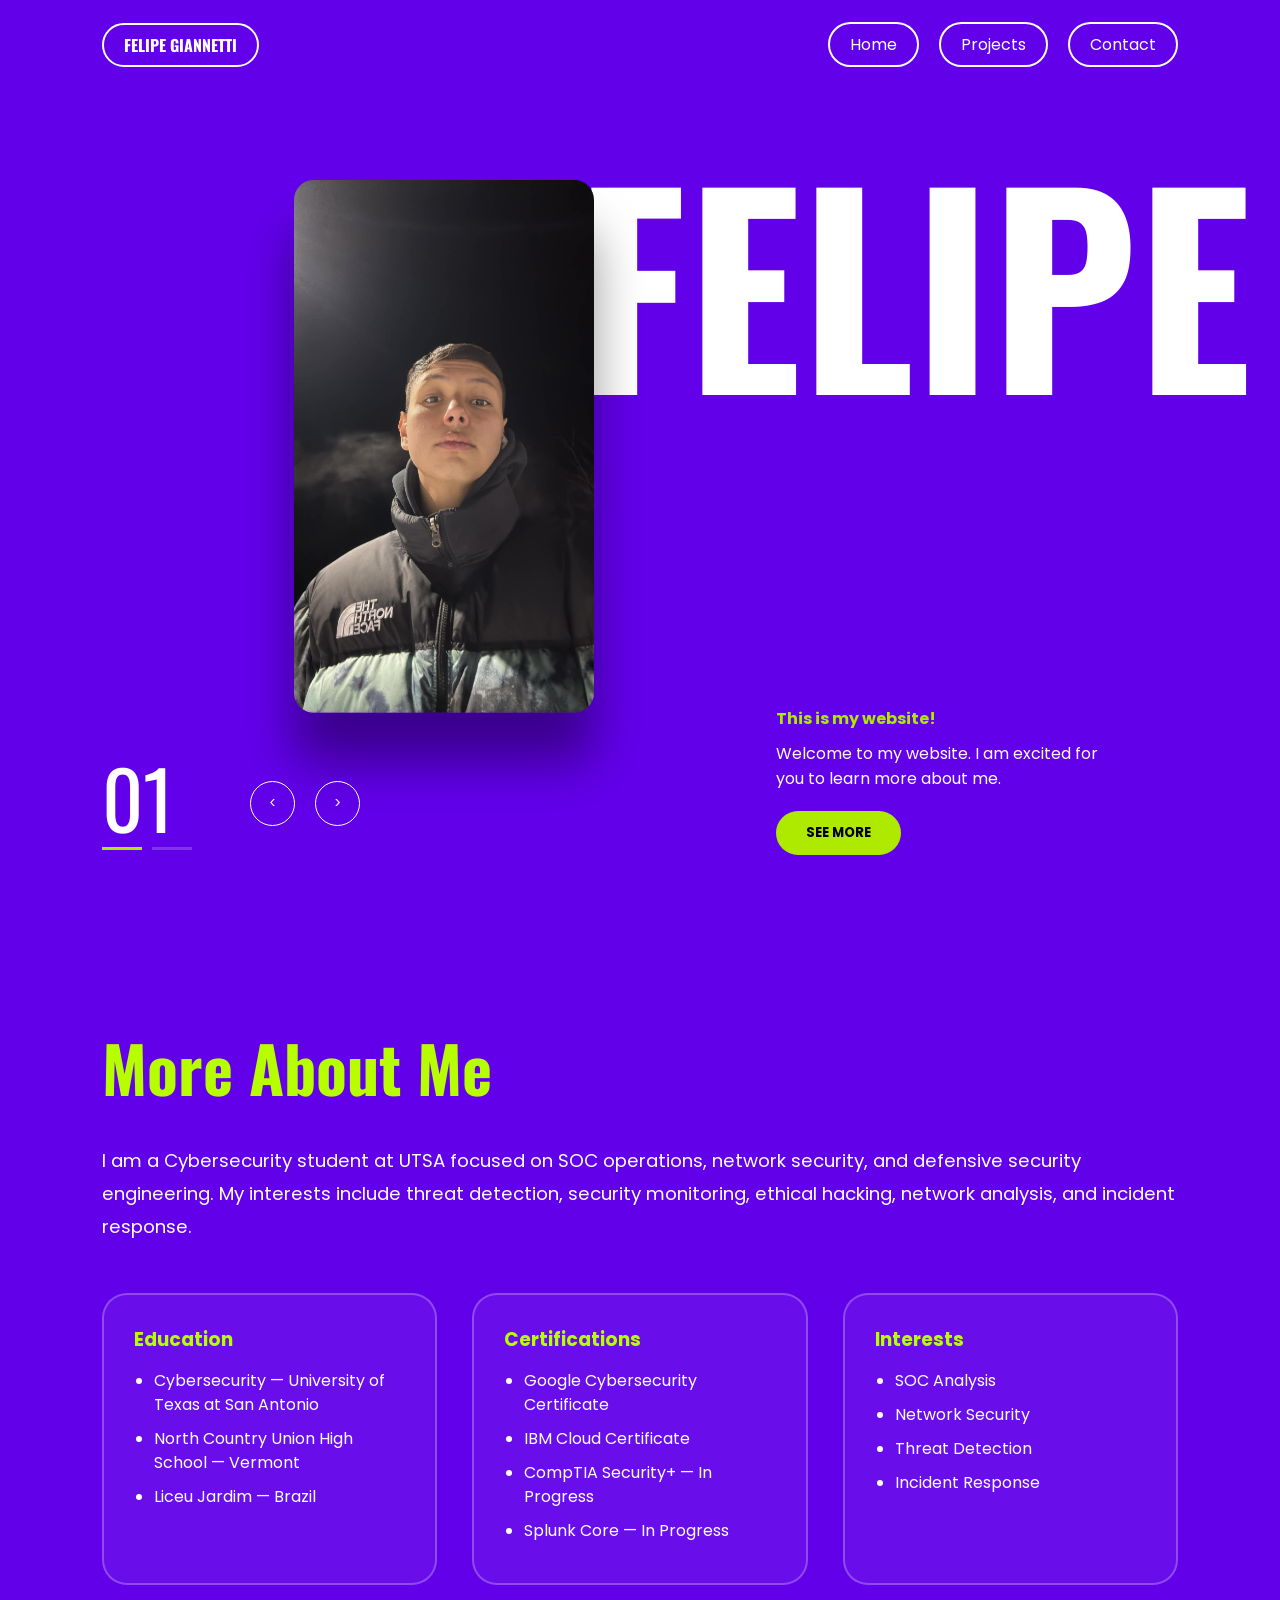
==== index.html @ 818c2cf3 "Initial portfolio website" ====
<!DOCTYPE html>
<html lang="en">

<head>

<meta charset="UTF-8">
<meta name="viewport" content="width=device-width, initial-scale=1.0">

<title>Felipe Giannetti Portfolio</title>

<link rel="stylesheet" href="styles.css">

<link href="https://fonts.googleapis.com/css2?family=Oswald:wght@700&family=Poppins:wght@300;400;700&display=swap" rel="stylesheet">

</head>

<body>

<header>

<div class="logo">

FELIPE GIANNETTI

</div>

<nav>

<ul>

<li><a href="index.html">Home</a></li>
<li><a href="projects.html">Projects</a></li>
<li><a href="contact.html">Contact</a></li>

</ul>

</nav>

</header>


<main class="slider">

<div class="list">

<div class="item active">

<h1 class="bg-title">FELIPE</h1>

<div class="image-box">

<img src="./img/NEVE 1.jpg">

</div>

<div class="info-box">

<p class="top-label">

This is my website!

</p>

<p class="description">

Welcome to my website. I am excited for you to learn more about me.

</p>

<button class="see-more">

SEE MORE

</button>

</div>

</div>


<div class="item">

<h1 class="bg-title">

UTSA

</h1>

<div class="image-box">

<img src="./img/FOOTBALL.png">

</div>

<div class="info-box">

<p class="top-label">

Education

</p>

<p class="description">

Student at UTSA, an institution with all three National Center of Academic Excellence designations in Cyber Security.

</p>

<button class="see-more">

SEE MORE

</button>

</div>

</div>

</div>


<div class="arrows">

<button class="arrow-btn" id="prev">

&lt;

</button>

<button class="arrow-btn" id="next">

&gt;

</button>

</div>


<div class="indicators">

<div class="number">

01

</div>

<div class="line-container">

<div class="line active"></div>
<div class="line"></div>

</div>

</div>

</main>
<section class="extra-content">
    <div class="content-wrapper">
        <h2 class="section-title">More About Me</h2>

        <p class="main-text">
            I am a Cybersecurity student at UTSA focused on SOC operations, network security,
            and defensive security engineering. My interests include threat detection, security
            monitoring, ethical hacking, network analysis, and incident response.
        </p>

        <div class="info-grid">
            <div class="info-item">
                <h3>Education</h3>
                <ul>
                    <li>Cybersecurity — University of Texas at San Antonio</li>
                    <li>North Country Union High School — Vermont</li>
                    <li>Liceu Jardim — Brazil</li>
                </ul>
            </div>

            <div class="info-item">
                <h3>Certifications</h3>
                <ul>
                    <li>Google Cybersecurity Certificate</li>
                    <li>IBM Cloud Certificate</li>
                    <li>CompTIA Security+ — In Progress</li>
                    <li>Splunk Core — In Progress</li>
                </ul>
            </div>

            <div class="info-item">
                <h3>Interests</h3>
                <ul>
                    <li>SOC Analysis</li>
                    <li>Network Security</li>
                    <li>Threat Detection</li>
                    <li>Incident Response</li>
                </ul>
            </div>
        </div>
    </div>
</section>

<script>

const items = document.querySelectorAll('.item')

const number = document.querySelector('.number')

const lines = document.querySelectorAll('.line')

let active = 0

function updateSlider(){

items.forEach(item=>{

item.classList.remove('active')

})

lines.forEach(line=>{

line.classList.remove('active')

})

items[active].classList.add('active')

lines[active].classList.add('active')

number.textContent=

String(active+1).padStart(2,'0')

}

document.getElementById('next')

.onclick=()=>{

active++

if(active>=items.length){

active=0

}

updateSlider()

}

document.getElementById('prev')

.onclick=()=>{

active--

if(active<0){

active=items.length-1

}

updateSlider()

}

</script>
</body>
</html>
---- styles.css ----
/* CONFIGURAÇÕES GERAIS */
* {
    margin: 0;
    padding: 0;
    box-sizing: border-box;
    font-family: 'Poppins', sans-serif;
}

body {
    background-color: #6200ea;
    color: #fff;
    overflow-x: hidden;
    overflow-y: auto;
    height: auto;
}
/* HEADER & MENU */
header {
    display: flex;
    justify-content: space-between;
    align-items: center;

    padding: 22px 8%;

    position: fixed;
    top: 0;
    left: 0;
    width: 100%;

    z-index: 1000;

    background: #6200ea;
}

/* Nome Felipe Giannetti com Borda */
header .logo {
    color: #ffffff;
    font-family: 'Oswald', sans-serif;
    font-weight: bold;
    text-transform: uppercase;
    border: 2px solid #ffffff;
    padding: 8px 20px;
    border-radius: 25px;
    transition: 0.3s;
}

header .logo:hover {
    background: #fff;
    color: #6200ea;
}

header ul {
    display: flex;
    gap: 20px;
    list-style: none;
}

header ul li {
    border: 2px solid #fff;
    border-radius: 25px;
    transition: 0.3s;
}

header ul li a {
    text-decoration: none;
    color: #fff;
    padding: 8px 20px;
    display: block;
}

header ul li:hover {
    background-color: #fff;
}

header ul li:hover a {
    color: #6200ea;
}

/* SLIDER (EFEITO STICKY / IBM SHIFT) */
.slider,
.extra-content {
    height: 100vh;
    min-height: 100vh;
}

.item { 
    display: none; 
}

.item.active { 
    display: block; 
}

/* IMAGEM E TEXTO DO SLIDER */
.image-box {
    position: absolute;
    top: 50%;
    left: 30%;
    transform: translate(-30%, -50%);
    z-index: 2;
}

.image-box img {
    width: 300px;
    border-radius: 20px;
    box-shadow: 0 50px 50px rgba(0,0,0,0.4);
}

.bg-title {
    position: absolute;
    font-family: 'Oswald', sans-serif;
    font-size: 20vw;
    color: #fff;
    opacity: 0.15;
    z-index: 1;
    left: 45%;
    top: 10%;
    transform: translate(-50%, -50%);
    pointer-events: none;
}

.info-box {
    position: absolute;
    right: 12%;
    bottom: 5%;
    max-width: 350px;
    z-index: 3;
}

.top-label {
    color: #aeea00;
    font-weight: 700;
    margin-bottom: 10px;
}

.see-more {
    background: #aeea00;
    border: none;
    padding: 12px 30px;
    border-radius: 25px;
    font-weight: bold;
    cursor: pointer;
    margin-top: 20px;
}

/* NAVEGAÇÃO DO SLIDER */
.arrows {
    position: absolute;
    bottom: 74px;   
    left: 250px;    
    display: flex;
    gap: 20px;
    z-index: 10;
}

.arrow-btn {
    background: transparent;
    border: 1px solid #fff;
    color: #fff;
    width: 45px;
    height: 45px;
    border-radius: 50%;
    cursor: pointer;
}

.indicators {
    position: absolute;
    bottom: 50px;
    left: 8%;
    z-index: 5;
}

.indicators .number {
    font-size: 5rem;
    font-family: 'Oswald', sans-serif;
    color: #fff;
    line-height: 1;
}

.line-container {
    display: flex;
    gap: 10px;
    margin-top: 10px;
}

.line {
    width: 40px;
    height: 3px;
    background: rgba(255,255,255,0.2);
}

.line.active {
    background: #aeea00;
}


.extra-content {
    position: relative;
    z-index: 10;
    background: #6200ea;
    padding: 150px 8% 120px;
    min-height: 100vh;
}

.content-wrapper {
    max-width: 1100px;
    margin: 0 auto;
}

.section-title {
    font-family: 'Oswald', sans-serif;
    font-size: 4rem;
    color: #b7ff00;
    margin-bottom: 30px;
}

.main-text {
    font-size: 1.15rem;
    line-height: 1.8;
    margin-bottom: 50px;
}
.info-grid {
    display: grid;
    grid-template-columns: repeat(3, 1fr);
    gap: 35px;
}

.info-item {
    border: 2px solid rgba(255,255,255,0.25);
    border-radius: 25px;
    padding: 30px;
    background: rgba(255,255,255,0.05);
}

.info-item h3 {
    color: #b7ff00;
    margin-bottom: 15px;
}

.info-item ul {
    padding-left: 20px;
}

.info-item li {
    margin-bottom: 10px;
    line-height: 1.5;
}

/* ANIMAÇÕES */
@keyframes efeitoEntrada {
    from { opacity: 0; transform: translateY(30px); filter: blur(10px); }
    to { opacity: 1; transform: translateY(0); filter: blur(0); }
}

.item.active .image-box img { animation: efeitoEntrada 0.8s ease-out forwards; }
.item.active .info-box { animation: efeitoEntrada 0.8s ease-out 0.2s forwards; opacity: 0; }
.item.active .bg-title { animation: efeitoEntrada 1.2s ease-out forwards; }

.extra-content {
    min-height: 100vh;
    background: #6200ea;
    padding: 120px 8%;
    position: relative;
    z-index: 10;
}

.content-wrapper {
    max-width: 1100px;
    margin: 0 auto;
}

.section-title {
    font-family: 'Oswald', sans-serif;
    font-size: 4rem;
    color: #b7ff00;
    margin-bottom: 30px;
}

.main-text {
    font-size: 1.15rem;
    line-height: 1.8;
    margin-bottom: 50px;
}

.info-grid {
    display: grid;
    grid-template-columns: repeat(3, 1fr);
    gap: 35px;
}

.info-item {
    border: 2px solid rgba(255,255,255,0.25);
    border-radius: 25px;
    padding: 30px;
    background: rgba(255,255,255,0.05);
}

.info-item h3 {
    color: #b7ff00;
    margin-bottom: 15px;
}

.info-item ul {
    padding-left: 20px;
}

.info-item li {
    margin-bottom: 10px;
    line-height: 1.5;
}

html {
    scroll-behavior: smooth;
}
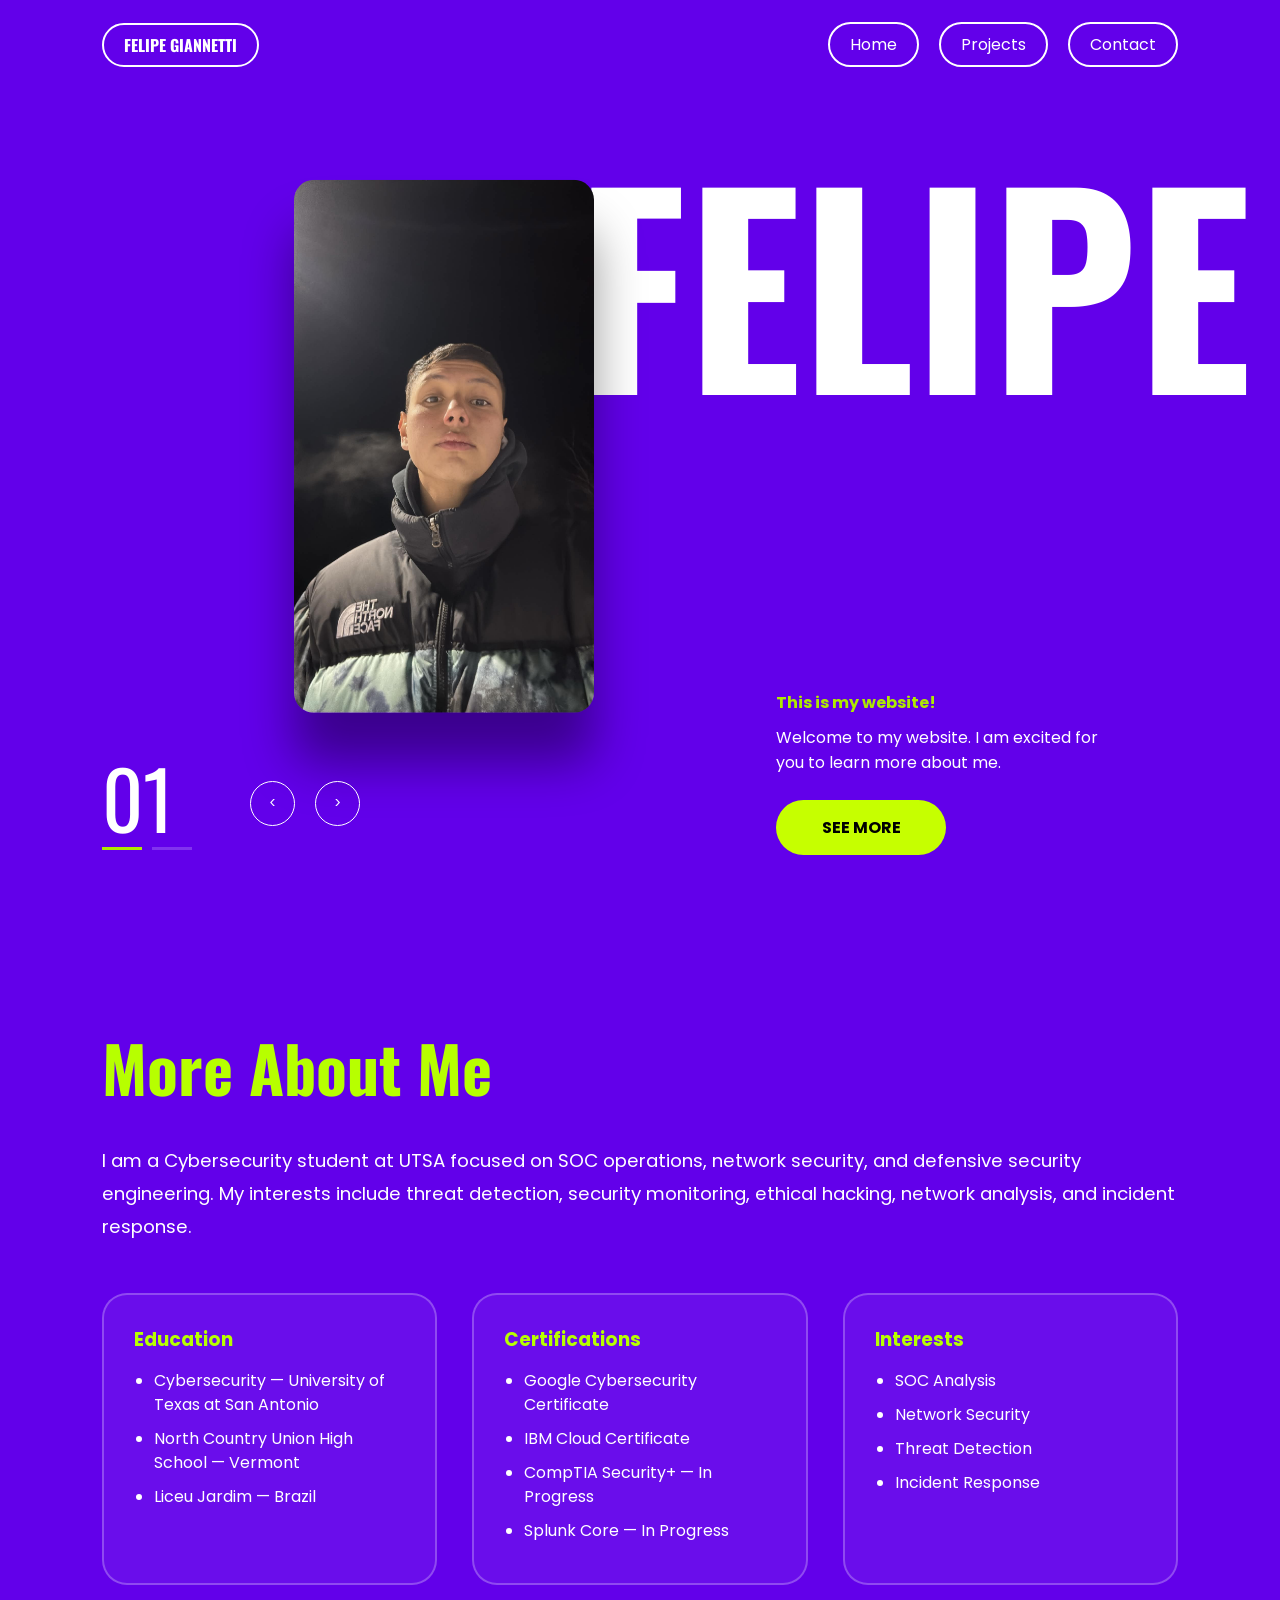
==== commit fa1e6098: "Update portfolio design and see more navigation" ====
--- a/index.html
+++ b/index.html
@@ -67,11 +67,9 @@
 
 </p>
 
-<button class="see-more">
-
-SEE MORE
-
-</button>
+<a href="#more-about-me" class="see-more">
+    SEE MORE
+</a>
 
 </div>
 
@@ -106,11 +104,11 @@
 
 </p>
 
-<button class="see-more">
-
-SEE MORE
-
-</button>
+<a href="#more-about-me" class="see-more">
+    SEE MORE
+</a>
+
+<button>
 
 </div>
 
@@ -157,6 +155,7 @@
 <section class="extra-content">
     <div class="content-wrapper">
         <h2 class="section-title">More About Me</h2>
+<section id="more-about-me" class="more-about"></section>
 
         <p class="main-text">
             I am a Cybersecurity student at UTSA focused on SOC operations, network security,
--- a/styles.css
+++ b/styles.css
@@ -1,4 +1,3 @@
-/* CONFIGURAÇÕES GERAIS */
 * {
     margin: 0;
     padding: 0;
@@ -13,7 +12,6 @@
     overflow-y: auto;
     height: auto;
 }
-/* HEADER & MENU */
 header {
     display: flex;
     justify-content: space-between;
@@ -30,8 +28,6 @@
 
     background: #6200ea;
 }
-
-/* Nome Felipe Giannetti com Borda */
 header .logo {
     color: #ffffff;
     font-family: 'Oswald', sans-serif;
@@ -75,7 +71,6 @@
     color: #6200ea;
 }
 
-/* SLIDER (EFEITO STICKY / IBM SHIFT) */
 .slider,
 .extra-content {
     height: 100vh;
@@ -89,8 +84,6 @@
 .item.active { 
     display: block; 
 }
-
-/* IMAGEM E TEXTO DO SLIDER */
 .image-box {
     position: absolute;
     top: 50%;
@@ -132,17 +125,31 @@
     margin-bottom: 10px;
 }
 
-.see-more {
-    background: #aeea00;
-    border: none;
-    padding: 12px 30px;
-    border-radius: 25px;
-    font-weight: bold;
-    cursor: pointer;
-    margin-top: 20px;
-}
-
-/* NAVEGAÇÃO DO SLIDER */
+.see-more{
+    display:inline-flex;
+    align-items:center;
+    justify-content:center;
+
+    width:170px;
+    height:55px;
+
+    background:#c6ff00;
+    color:#000;
+
+    border-radius:30px;
+
+    text-decoration:none; /* removes underline */
+    font-weight:700;
+
+    margin-top:25px; /* fixes spacing */
+
+    transition:0.3s ease;
+}
+
+.see-more:hover{
+    transform:scale(1.05);
+}
+
 .arrows {
     position: absolute;
     bottom: 74px;   
@@ -245,7 +252,6 @@
     line-height: 1.5;
 }
 
-/* ANIMAÇÕES */
 @keyframes efeitoEntrada {
     from { opacity: 0; transform: translateY(30px); filter: blur(10px); }
     to { opacity: 1; transform: translateY(0); filter: blur(0); }
